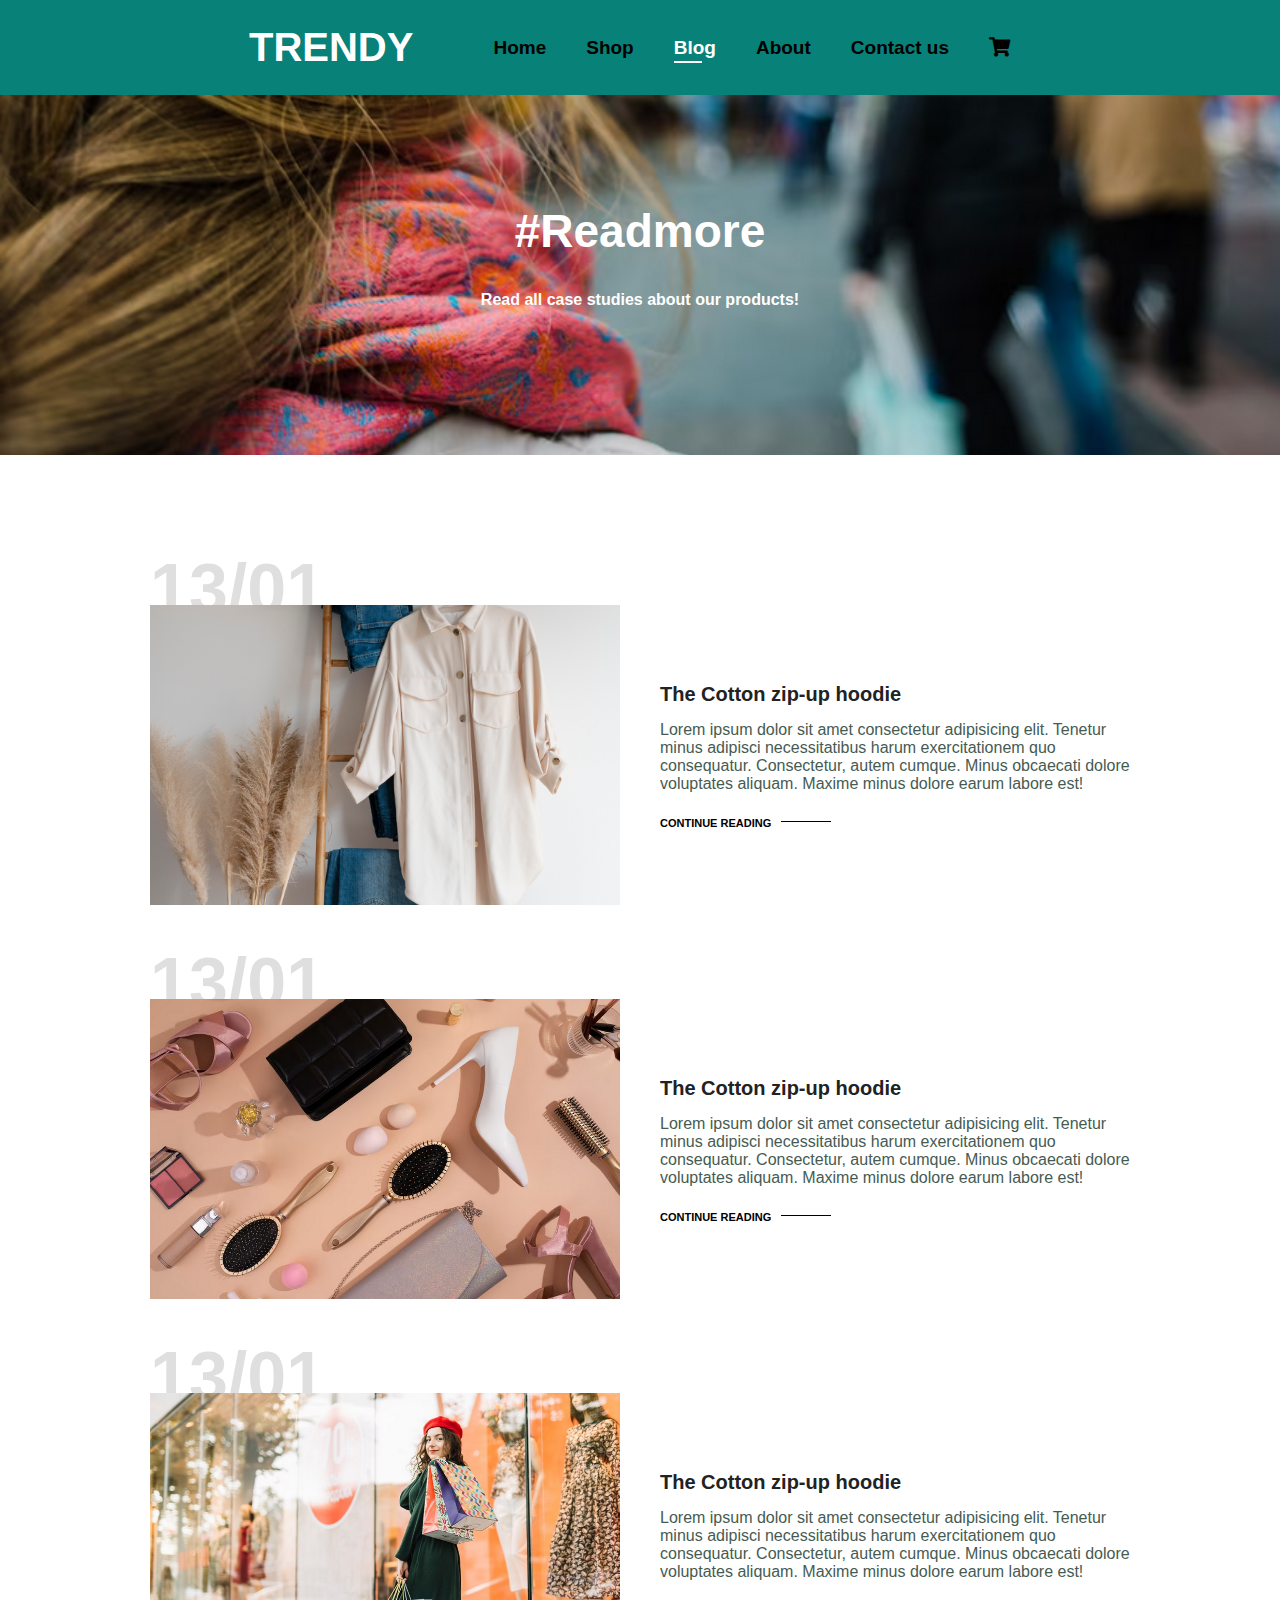
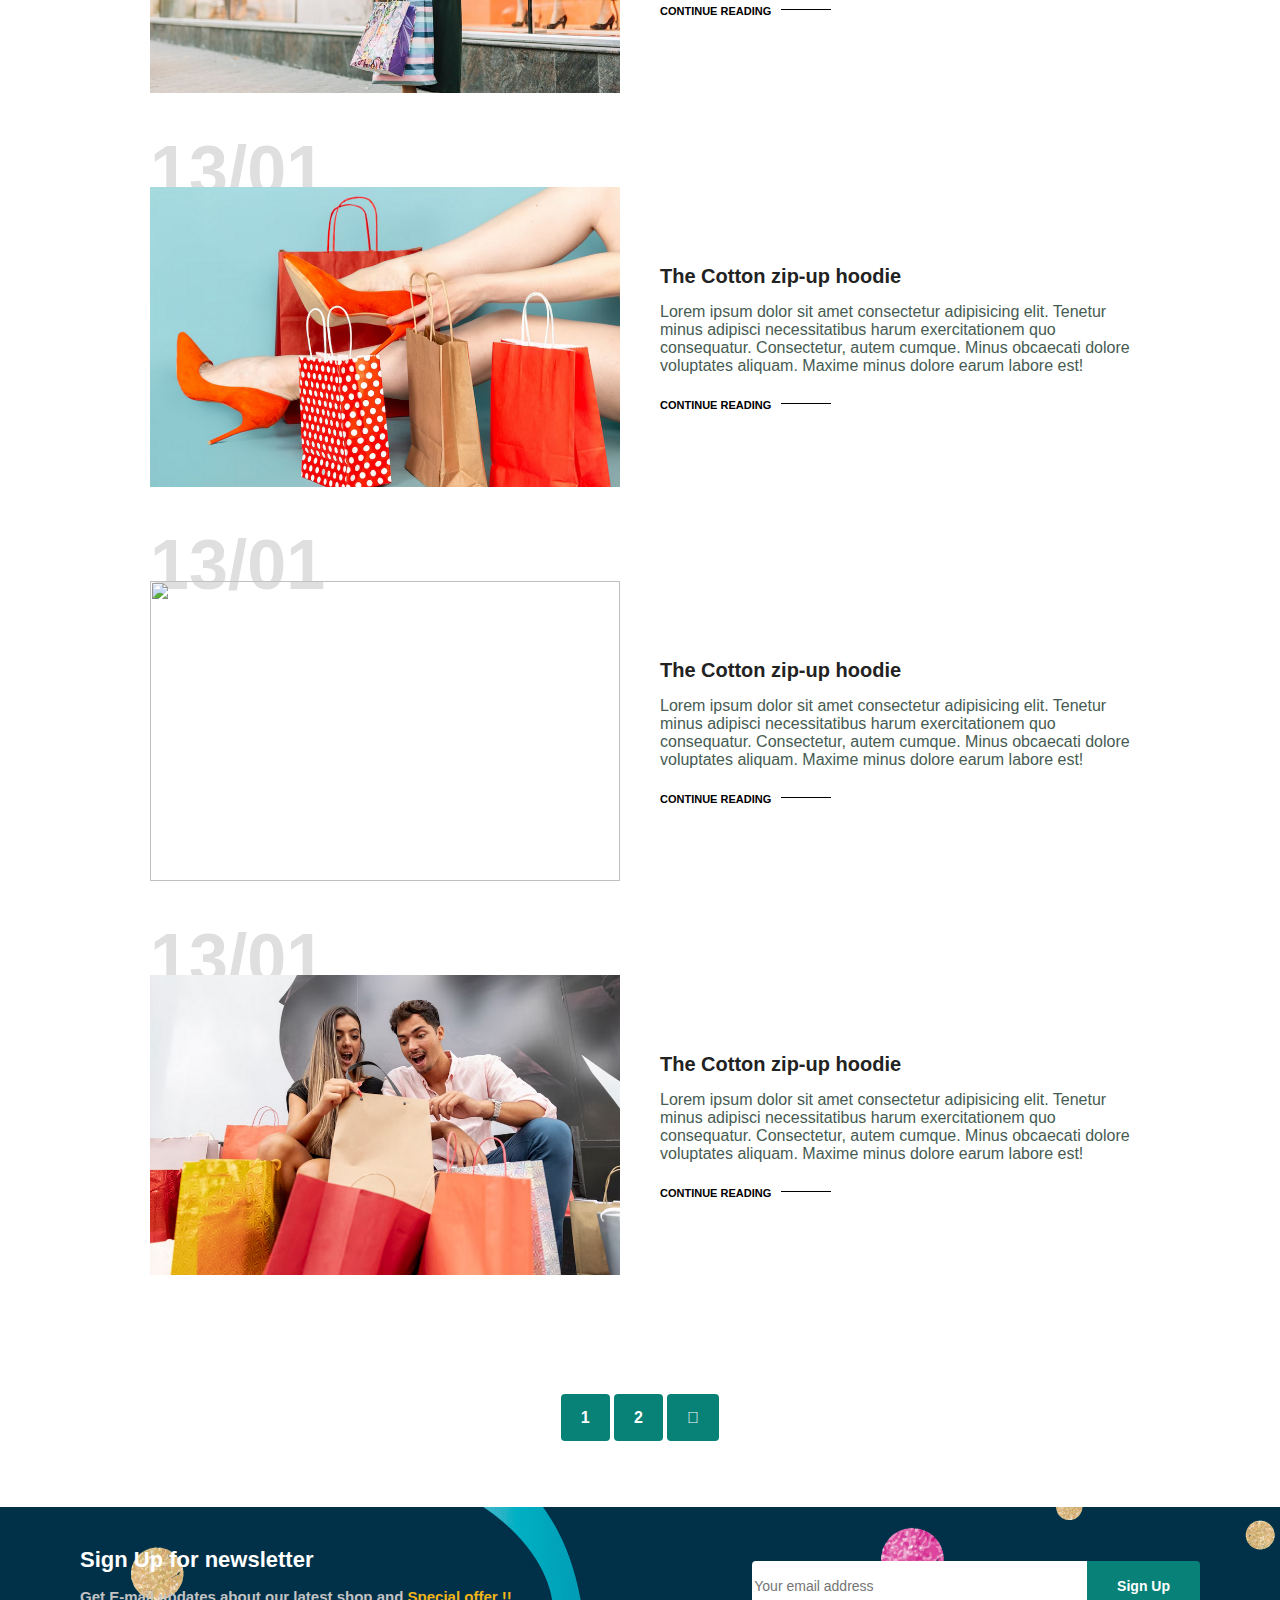
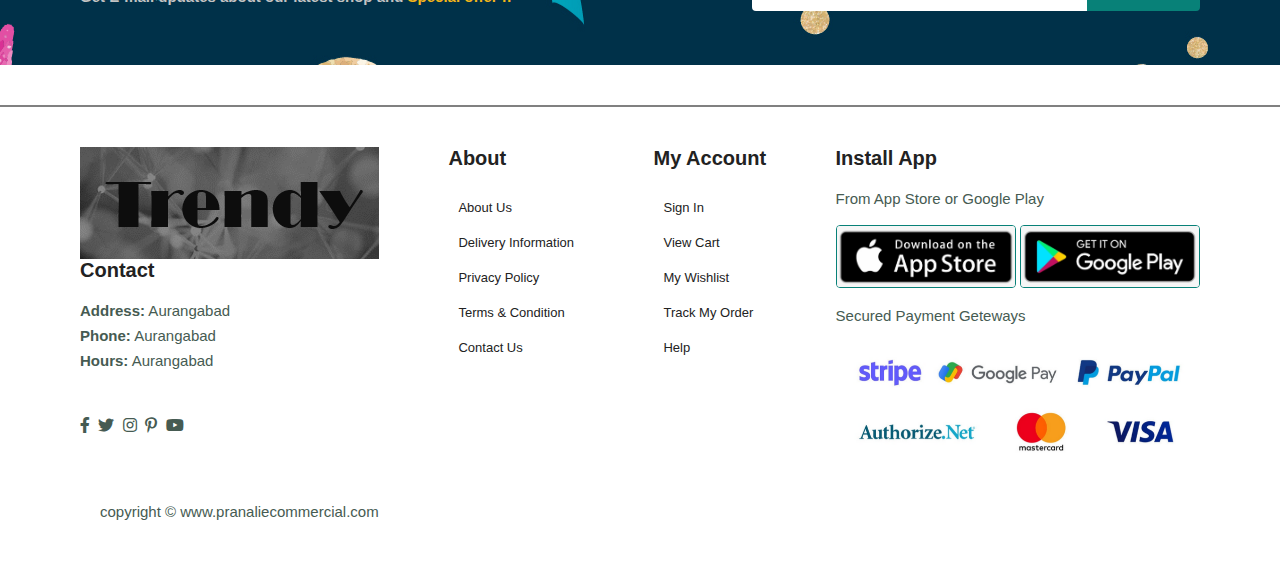
==== blog.html @ fb437fdf "new commit10" ====
<!DOCTYPE html>
<html lang="en">
<head>
    <meta charset="UTF-8">
    <meta name="viewport" content="width=device-width, initial-scale=1.0">
    <title>Ecommercial website</title>
    <link rel="stylesheet" href="https://pro.fontawesome.com/releases/v5.10.0/css/all.css"/>
    <link rel="stylesheet" href="style.css">
</head>
<body>


<section id="header">
    <a href="a"> </a>
        <div>
            <ul id="navbar">
              <a href="#" class="logo"><span>TRENDY</span></a>
              <li><a href="index.html">Home</a></li>
              <li><a href="shop.html">Shop</a></li>
              <li><a class="active" href="blog.html">Blog</a></li>
              <li><a href="about.html">About</a></li>
              <li><a href="contact.html">Contact us</a></li>
              <li><a href=""><i class="fa fa-shopping-cart"></i>
              </a></li>
            </ul>
        </div>
   
</section>


<section id="page-header" class="blog-header">
    <h2>#Readmore<h2>
    <p>Read all case studies about our products!</p>
</section> 


<section id="blog">
    <div class="blog-box">
        <div class="blog-img">
            <img src="blog/b1.jpg" alt="">
        </div>
        <div class="blog-details">
            <h4>The Cotton zip-up hoodie</h4>
            <p>Lorem ipsum dolor sit amet consectetur adipisicing elit. Tenetur minus adipisci necessitatibus harum exercitationem quo consequatur. Consectetur, autem cumque. Minus obcaecati dolore voluptates aliquam. Maxime minus dolore earum labore est!</p>
            <a href="#">CONTINUE READING</a>
        </div>
     <h1>13/01</h1>
    </div>
    <div class="blog-box">
        <div class="blog-img">
            <img src="blog/b2.png" alt="">
        </div>
        <div class="blog-details">
            <h4>The Cotton zip-up hoodie</h4>
            <p>Lorem ipsum dolor sit amet consectetur adipisicing elit. Tenetur minus adipisci necessitatibus harum exercitationem quo consequatur. Consectetur, autem cumque. Minus obcaecati dolore voluptates aliquam. Maxime minus dolore earum labore est!</p>
            <a href="#">CONTINUE READING</a>
        </div>
     <h1>13/01</h1>
    </div>
    <div class="blog-box">
        <div class="blog-img">
            <img src="blog/b3.png" alt="">
        </div>
        <div class="blog-details">
            <h4>The Cotton zip-up hoodie</h4>
            <p>Lorem ipsum dolor sit amet consectetur adipisicing elit. Tenetur minus adipisci necessitatibus harum exercitationem quo consequatur. Consectetur, autem cumque. Minus obcaecati dolore voluptates aliquam. Maxime minus dolore earum labore est!</p>
            <a href="#">CONTINUE READING</a>
        </div>
     <h1>13/01</h1>
    </div>
    <div class="blog-box">
        <div class="blog-img">
            <img src="blog/b4.png" alt="">
        </div>
        <div class="blog-details">
            <h4>The Cotton zip-up hoodie</h4>
            <p>Lorem ipsum dolor sit amet consectetur adipisicing elit. Tenetur minus adipisci necessitatibus harum exercitationem quo consequatur. Consectetur, autem cumque. Minus obcaecati dolore voluptates aliquam. Maxime minus dolore earum labore est!</p>
            <a href="#">CONTINUE READING</a>
        </div>
     <h1>13/01</h1>
    </div>
    <div class="blog-box">
        <div class="blog-img">
            <img src="blog/b5.jpg" alt="">
        </div>
        <div class="blog-details">
            <h4>The Cotton zip-up hoodie</h4>
            <p>Lorem ipsum dolor sit amet consectetur adipisicing elit. Tenetur minus adipisci necessitatibus harum exercitationem quo consequatur. Consectetur, autem cumque. Minus obcaecati dolore voluptates aliquam. Maxime minus dolore earum labore est!</p>
            <a href="#">CONTINUE READING</a>
        </div>
     <h1>13/01</h1>
    </div>
    <div class="blog-box">
        <div class="blog-img">
            <img src="blog/b6.png" alt="">
        </div>
        <div class="blog-details">
            <h4>The Cotton zip-up hoodie</h4>
            <p>Lorem ipsum dolor sit amet consectetur adipisicing elit. Tenetur minus adipisci necessitatibus harum exercitationem quo consequatur. Consectetur, autem cumque. Minus obcaecati dolore voluptates aliquam. Maxime minus dolore earum labore est!</p>
            <a href="#">CONTINUE READING</a>
        </div>
     <h1>13/01</h1>
    </div>
    

</section>


<section id="pagination" class="section-p1">
    <a href="#">1</a>
    <a href="#">2</a>
    <a href="#"><i class="fal fa-long-arrow-alt-right"></i></a>

</section>


<section id="newsletter" class="section-p1 section-m1">
    <div class="newstext">
    <h4>Sign Up for newsletter</h4>
    <p>Get E-mail updates about our latest shop and <span>Special offer !!</span></p>
    </div>
    <div class="form">
        <input type="text" placeholder="Your email address">
        <button class="normal">Sign Up</button>
    </div>

</section>

<hr style="height:2px;border-width:0;color:gray;background-color:gray">

<footer class="section-p1">
    <div class="col">
        <img src="img/logo.png">
        <h4>Contact</h4>
        <p><strong>Address:</strong> Aurangabad</p>
        <p><strong>Phone:</strong> Aurangabad</p>
        <p><strong>Hours:</strong> Aurangabad</p>
   
    <div class="follow">
        <h4 class="icon"> </h4>
        <div>
        <i class="fab fa-facebook-f"></i>
        <i class="fab fa-twitter"></i>
        <i class="fab fa-instagram"></i>
        <i class="fab fa-pinterest-p"></i>
        <i class="fab fa-youtube"></i>
        </div>
    </div>
</div>

<div class="col">
    <h4>About</h4>
    <a href="#">About Us</a>
    <a href="#">Delivery Information</a>
    <a href="#">Privacy Policy</a>
    <a href="#">Terms & Condition</a>
    <a href="#">Contact Us</a>
</div>

<div class="col">
    <h4>My Account</h4>
    <a href="#">Sign In</a>
    <a href="#">View Cart</a>
    <a href="#">My Wishlist</a>
    <a href="#">Track My Order</a>
    <a href="#">Help</a>
</div>

<div class=" col install">
    <h4>Install App</h4>
    <p>From App Store or Google Play</p>
    <div class="row">
        <img class="logo" src="img/g1.png" alt="">
        <img class="logo" src="img/g2.png" alt="">
    </div> 
    <p>Secured Payment Geteways</p>
    <img class="logo1" src="img/g3.png" alt="">
</div>

<div class="copyright">
    <p>copyright &copy; www.pranaliecommercial.com</p>
</div>

</footer>
---- style.css ----
@import url('https://fonts.googleapis.com/css2?family=Chivo+Mono:wght@100&family=Dancing+Script&family=Lora:wght@500&family=Nunito:wght@500&family=Playfair:wght@800&family=Roboto+Slab&family=Rubik+Pixels&display=swap');

*{
    margin: 0;
    padding: 0;
    box-sizing: border-box;
    font-family: 'sparten', sans-serif;
}

h1{
    font-size: 50px;
    line-height: 64px;
    color: #222;
}

h2{
    font-size: 46px;
    line-height: 54px;
    color: #222;
}

h4{
    font-size: 20px;
    color: #222;
}

h6{
    font-weight: 700;
    font-size: 12px;
}

p {
    font-size: 16px;
    color: #465b52;
    margin: 15px 0 20px 0;
}

.section-p1{
    padding: 40px 80px;
}

.section-m1{
    margin: 40px 0;
}

button.normal{
    font-size: 14px;
    font-weight: 600;
    padding: 15px 30px;
    color: black;
    background-color: white;
    border-radius: 4px;
    cursor: pointer;
    border: none;
    outline: none;
    transition: 0.2s;
}

button.normal:hover{
    color: white;
    background-color:rgb(243, 181, 25);
}
button.white{
    font-size: 14px;
    font-weight: 600;
    padding: 11px 18px;
    color: white;
    background-color: transparent;
    cursor: pointer;
    border: 1px solid white;
    outline: none;
    transition: 0.2s;
}
button.white:hover{
    color: black;
    background-color:rgb(243, 181, 25);
}

body{
    width: 100%;
}

/* Header start */
#header{
    display: flex;
    align-items: center;
    justify-content: space-between;
    padding: 25px 250px;
    background-color: #088178;
    box-shadow: 0 5px 15px rgba(0, 0, 0, 0.02);
    position: sticky;
}

#navbar{
    display: flex;
    align-items: center;
    justify-content: center;
}

#navbar li{
    list-style: none;
    padding: 0 20px;
    position: relative;
}
#navbar li a{
    text-decoration: none;
    font-size: 19px;
    font-weight: 600;
    color: black; 
    transition: 0.4s ease;
}

#navbar li a:hover,
#navbar li a.active {
    color: white;
}

#navbar li a.active::after,
#navbar li a:hover::after{
    content: "";
    width: 35%;
    height: 1.5px;
    background-color: white;
    position: absolute;
    bottom: -4px;
    left: 20px;
}

#mobile{
    display: none;
    align-items: center;
}

#header .logo{
    text-decoration: none;
    font-size: 2.5rem;
    font-weight: bolder;
    color: white;
    margin-right: 60px;
    margin-left: -80px;
    transition-duration: 1s;
}
#header .logo:hover{
    font-size: 2.6rem;
    color: black;
    transform: scaleX(0.1);
}

/*Home page*/

#hero{
    background-image: url("img/bgt.jpg");
    height: 100vh;
    width: 100%;
    background-size: cover;
    padding: 0 80px;
    display: flex;
    flex-direction: column;
    align-items: flex-start;
    justify-content: center;
}

#hero h4{
    padding-bottom: 15px;
}
#hero h1{
    color: rgb(252, 252, 34);
}
#hero button{
    background-image: url("img/btn.png");
    background-color: transparent;
    border: 0;
    padding: 14px 80px 14px 65px;
    background-repeat: no-repeat;
    cursor: pointer;
    font-weight: 700;
    font-size: 15px;
}
#hero button:hover{
    color: rgb(252, 252, 34);
}

#hero .video-container video{
    position: absolute;
    top: 0; left: 0;
    z-index: -1;
    height: 100%;
    width: 100%;
    object-fit: cover;
}

#hero .controls{
    padding: 1rem;
    border-radius: 5rem;
    background: rgba(0, 0, 0, 0.02);
    position: relative;
    top: 10rem;
}

#hero .controls .vid-btn{
    height: 1rem;
    width: 1rem;
    display: inline-flex;
    border-radius: 50%;
    background: white;
    cursor: pointer;
    margin: 0.1rem;
    padding-left: 15px;
}
#hero .controls .vid-btn.active{
    background-color: orange ;
}

/* feature section */

#feature .fe-box img{
    height: 100px;
    margin-bottom: 15px; 
    display: block;
    transition-duration: 1s;
 }
 #feature .fe-box img:hover{
    transform: scaleX(0.2);
 }
 #feature{
    display: flex;
    align-items: center;
    justify-content: space-between;
    flex-wrap: wrap;
 }

 #feature .fe-box{
    width: 170px;
    text-align: center;
    padding: 25px 20px;
    box-shadow: 5px 5px 10px rgb(110, 108, 108);
    border: 1px solid rgb(255, 255, 255);
    border-radius: 4px;
    margin: 15px 0;
 }
 #feature .fe-box:hover{
    box-shadow: 10px 10px 25px rgb(110, 108, 108);
 }
 #feature .fe-box h6{
    display: inline-block;
    padding: 9px 8px 7px 6px;
    line-height: 1;
    border-radius: 4px;
    color: black;
    background-color: rgb(245, 125, 145);
 }

 #feature .fe-box:nth-child(2) h6{
    background-color: rgb(122, 203, 238);
 }
 #feature .fe-box:nth-child(3) h6{
    background-color: rgb(235, 165, 249);
 }
 #feature .fe-box:nth-child(4) h6{
    background-color: rgb(142, 240, 97);
 }
 #feature .fe-box:nth-child(5) h6{
    background-color: rgb(235, 152, 100);
 }
 #feature .fe-box:nth-child(6) h6{
    background-color: rgb(246, 255, 81);
 }

 /* section products */

#product1{
    text-align: center;
} 

#product1 .pro-container{
    display: flex;
    justify-content: space-between;
    padding-top: 20px;
    flex-wrap: wrap;
}

#product1 .pro{
    width: 23%;
    min-width: 250px;
    padding: 10px 12px;
    border: 1px solid rgb(216, 216, 216);
    border-radius: 20px;
    cursor: pointer;
    box-shadow: 20px 20px 30px rgba(0, 0, 0, 0.02);
    margin: 15px 0;
    transition: 0.3s ease;
    position: relative;
}

#product1 .pro:hover{
    box-shadow: 20px 20px 30px rgba(0, 0, 0, 0.08);
}

#product1 .pro img{
    width: 100%;
    border-radius: 15px ;
}

#product1 .pro .des{
    text-align: start;
    padding: 10px 0;
}

#product1 .pro .des span{
    color: #606063;
    font-size: 12px;
}

#product1 .pro .des h5{
    padding-top: 7px;
    color: #1a1a1a;
    font-size: 14px;
}

#product1 .pro .des i{
    font-size: 12px;
    color: rgb(243, 181, 25);
}

#product1 .pro .des h4{
    padding-top: 7px;
    font-size: 15px;
    font-weight: 700;
    color: #088178;
}

#product1 .pro .cart{
    width: 40px;
    height: 40px;
    line-height: 40px; 
    border-radius: 50px;
    background-color: #e8f6ea;
    font-weight: 500;
    color: #088178;
    border: 1px solid #cce7d0;
    position: absolute;
    bottom: 20px;
    right: 10px;
}

/* Banner Section */

#banner{
    display: flex;
    flex-direction:column;
    justify-content: center;
    align-items: center;
    text-align: center;
    background-image: url("img/b12.jpg");
    width: 100%;
    height: 65vh;
    background-size: cover;
    background-position: center;
}

#banner h4{
    color: white;
    font-size: 40px;
    margin-top: -50px;
}
#banner h2{
    color: white;
    font-size: 50px;
    padding: 30px 0;  
}
#banner h2 span{
    color: rgb(48, 2, 2);
}

#sm-banner{
    display: flex;
    justify-content: space-between;
    flex-wrap: wrap;
    padding: 50px 30px;
}
#sm-banner .banner-box{
    display: flex;
    flex-direction:column;
    justify-content: center;
    background-image: url("img/b3.jpg");
    align-items: flex-end;
    min-width: 580px;
    height: 60vh;
    background-size: cover;
    background-position: center;
    padding: 30px;
    transition: 2s;
}

#sm-banner .banner-box2{
    background-image: url("img/b4.jpg");
}

#sm-banner h4{
    margin-top: 80px;
    color: rgb(53, 53, 108);
    font-size: 30px;
    font-weight: 600;
    font-family:'Arial Narrow Bold';
}
#sm-banner h2{
    color: rgb(53, 53, 108);
    font-size: 40px;
    font-weight: 800;
    font-family:'Arial Narrow Bold';
 }

 #sm-banner span{
    color: rgb(53, 53, 108);
    font-size: 15px;
    font-weight: 500;
    padding-bottom: 15px;
    font-family:'Arial Narrow Bold';
 }

 #sm-banner .banner-box:hover button{
    color: black;
    background-color:#088176;
    border: 1px solid white;
 }

#banner3{
    display: flex;
    justify-content: space-between;
    flex-wrap: wrap;
    padding: 0 30px;
}

 #banner3 .banner-box{
    display: flex;
    flex-direction:column;
    justify-content: center;
    background-image: url("img/b6.png");
    min-width:32%;
    height: 70vh;
    background-size: cover;
    background-position: center;
    padding: 20px;
    margin-bottom: 20px;
    transition: 2s;
}
#banner3 .banner-box:hover{
    background-image: url("img/b5.png");
}
#banner3 .banner-box2{
    background-image: url(img/b8.png);
    text-align: center;
}
#banner3 .banner-box2:hover{
    background-image: url(img/b7.jpg);
}
#banner3 .banner-box3{
    background-image: url(img/b9.png);
}
#banner3 .banner-box3:hover{
    background-image: url(img/b10.jpg);
}
#banner3 h3{
    color: rgb(53, 53, 108);
    font-weight: 900;
    font-size: 25px;
}
#banner3 h2{
    color: rgb(53, 53, 108);
    font-weight: 800;
    font-size: 20px;
}

#newsletter{
    display: flex;
    justify-content: space-between;
    flex-wrap: wrap;
    align-items: center;
    background-image: url(img/b12.jpg);
    background-repeat: no-repeat;
    background-position: 20% 30%;
    background-color: black;
}

#newsletter h4{
    font-size: 22px;
    font-weight: 700;
    color: #fff;
}

#newsletter p{
    font-size: 15px;
    font-weight: 600;
    color: #c3c3c3;
}

#newsletter span{
    color: rgb(243, 181, 25);
}

#newsletter .form{
    display: flex;
    width: 40%;
}

#newsletter input{
    height: 3.125rem;
    padding: 0 1.25px;
    font-size: 14px;
    width: 100%;
    border: 1px solid transparent;
    border-radius: 4px;
    outline: none;
    border-top-right-radius: 0;
    border-bottom-right-radius: 0;
}

#newsletter button{
    background-color:#088178 ;
    color: white;
    white-space: nowrap;
    border-top-left-radius: 0;
    border-bottom-left-radius: 0;
}

/* Footer Section */

footer{
    display: flex;
    justify-content: space-between;
    flex-wrap: wrap;
}
footer .col{
    display: flex;
    flex-direction: column;
    align-items: flex-start;
    margin-bottom: 20px;
}

footer .logo{
    margin-bottom:30px;
    width: 20vh;
}
footer .logo1{
    width: 40vh;
}


footer h4{
    font-size: 20px;
    padding-bottom: 20px;
}

footer p{
    font-size: 15px;
    margin: 0 0 8px 0;
}

footer a{
    font-size: 13px;
    text-decoration: none;
    color: #222;
    margin: 10px;
}
footer .follow{
    margin-top: 20px;
}

footer .follow i{
    color: #465b52;
    padding-right: 4px;
    cursor: pointer;
}
footer .follow i:hover,
footer a:hover,
footer p:hover{
    color: #1ccee6;
}

footer .install .row img{
    border: 1px solid #088178;
    border-radius: 4px;
}

footer .install img{
    margin: 10px 0 15px 0;
}
footer .copyright{
    padding: 5px 20px;
    text-align: center; 
}      


/* Start Media Query */

@media (max-width: 477px) {
    
}


/* Shop Page */

#page-header{
    background-image: url("blog/ba2.png");
    width: 100%;
    height: 40vh;
    background-size: cover;
    display: flex;
    justify-content: center;
    text-align: center;
    flex-direction: column;
    padding: 14px;
}

#page-header h2,
#page-header p{
    color: white;
}
#pagination{
    text-align: center;
}

#pagination a{
    text-decoration: none;
    background-color: #088176;
    border-radius: 4px;
    padding: 15px 20px;
    color: white;
    font-weight: 600;
}

#pagination a i{
    font-size: 16px;
    font-weight:600;
}

/* Single Product */

#prodetails .single-pro-image{
    width: 35%;
    margin-right: 50px;
}

.small-img-group{
    display: flex;
    justify-content: space-between;
}
.small-img-col{
    flex-basis: 24%;
    cursor: pointer;
}

#prodetails{
    display: flex;
    margin-top: 20px;
}

#prodetails .single-pro-details{
    width: 50%;
    padding-top: 30px;
}

#prodetails .single-pro-details h4{
    padding: 20px 0 15px 0;
    font-size: 30px;
}

#prodetails .single-pro-details h2{
    font-size: 26px;
}

#prodetails .single-pro-details select{
    display: block;
    padding: 5px 10px;
    margin-bottom: 10px;
}

#prodetails .single-pro-details input{
    width: 50px;
    height: 35px;
    padding-left: 10px;
    font-size: 16px;
    margin-right: 10px;
}
#prodetails .single-pro-details input:focus{
    outline: none;
}

#prodetails .single-pro-details button{
    background-color: #088176;
    color: white;
}
#prodetails .single-pro-details span{
    line-height: 25px;
}

/* Blog Page */

#page-header .blog-header{
    background-image: url("blog/ba1.png");
}

#blog{
    padding: 150px 150px 0 150px;
}

#blog .blog-box{
    display: flex;
    align-items: center;
    width: 100%;  
    position: relative; 
    padding-bottom:90px ;
}

#blog .blog-img{
    width: 50%;
    margin-right: 40px;
}

#blog img{
    width: 100%;
    height: 300px;
    object-fit: cover;
}

#blog .blog-details{
    width: 50%;
}

#blog .blog-details a{
    text-decoration: none;
    font-size: 11px;
    color: black;
    font-weight: 700; 
    position: relative;
    transition: .2s;
}

#blog .blog-details a::after{
    content: "";
    width: 50px;
    height: 1px;
    background-color: black;
    position: absolute;
    top: 4px;
    right: -60px;
}

#blog .blog-details a:hover{
    text-decoration: underline;
    color: #28a5be;
}
#blog .blog-details a:hover::after{
    background-color: #088176;
}

#blog .blog-box h1{
    position: absolute;
    top: -48px;
    left: 0;
    font-size: 70px;
    font-weight: 700;
    color: rgb(223, 223, 223);
    z-index: -9;
}

/* About Page */

#page-header .about-header{
    background-image: url(about/ab1.png);
}

#about-head{
    display: flex;
    align-items: center;
}

#about-head img{
    width: 50%;
    height: auto;
}
#about-head div{
    padding-left: 40px;
}

#about-app{
    text-align: center;   
}

#about-app .video{
    width: 70%;
    height: 100%;
    margin: 30px auto 0 auto;
}

#about-app .video video{
    width: 100%;
    height: 100%;
    border-radius: 20px;
}

#contact-details {
    display: flex;
    align-items: center;
    justify-content: space-between;
}

#contact-details .details{
    width: 35%;
}

#contact-details .details span,
#form-details form span{
    font-size: 12px;
}

#contact-details .details h2,
#form-details form h2{
    font-size: 26px;
    line-height: 35px;
    padding: 20px 0;
}

#contact-details .details h3,
#form-details form h2{
    font-size: 16px;
    padding-bottom: 15px;
}

#contact-details .details li{
    list-style: none;
    display: flex;
    padding: 10px 0;
}

#contact-details .details li i{
    font-size: 14px;
    padding-right: 22px;
}
    
#contact-details .details li p{
    margin: 0;
    font-size: 14px;
}

#contact-details .map{
    width: 55%;
    height: 400px;
}

#contact-details .map iframe{
    width: 100%;
    height: 100%;
}

#form-details{
    display: flex;
    justify-content: space-between;
    margin: 30px;
    padding: 80px;
    border: 1px solid #e1e1e1;
}


#form-details form{
    width: 65%;
    display: flex;
    flex-direction: column;
    align-items: flex-start;
}

#form-details form input,
#form-details form textarea{
    width: 100%;
    padding: 12px 15px;
    outline: none;
    margin-bottom: 20px;
    border: 1px solid #e1e1e1;
}

#form-details form button{
    background-color: #088178;
    color: white;
}
#form-details form button:hover{
    background-color: #19988e;
    color: black;
}

#form-details .people div{
    padding-bottom: 25px;
    display: flex;
    align-items: flex-start;
}

#form-details .people div img{
    width: 80px;
    height: 80px;
    object-fit: cover;
    margin-right: 15px;
}

#form-details .people div p{
    margin: 0;
    font-size: 13px;
    line-height: 25px;
}

#form-details .people div p span{
    display: block;
    font-size: 16px;
    font-weight: 600;
    color: #000;
}
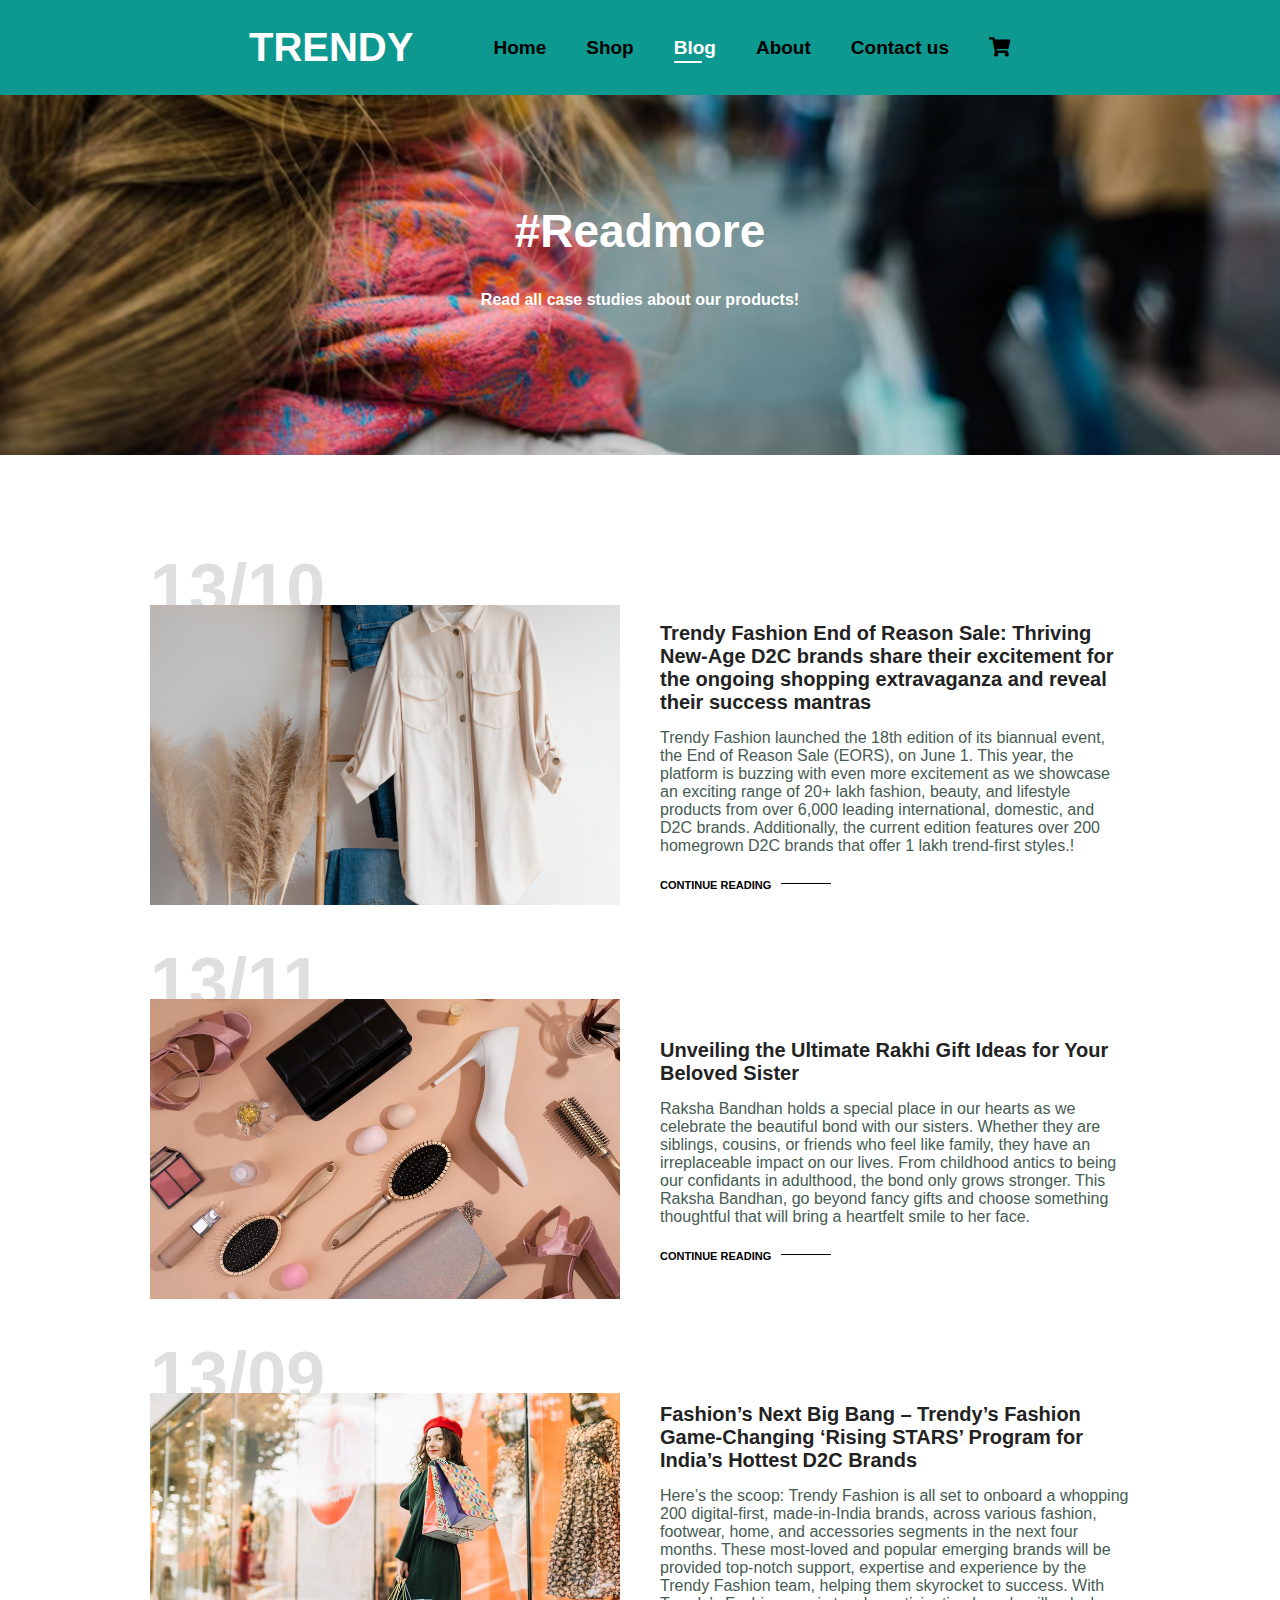
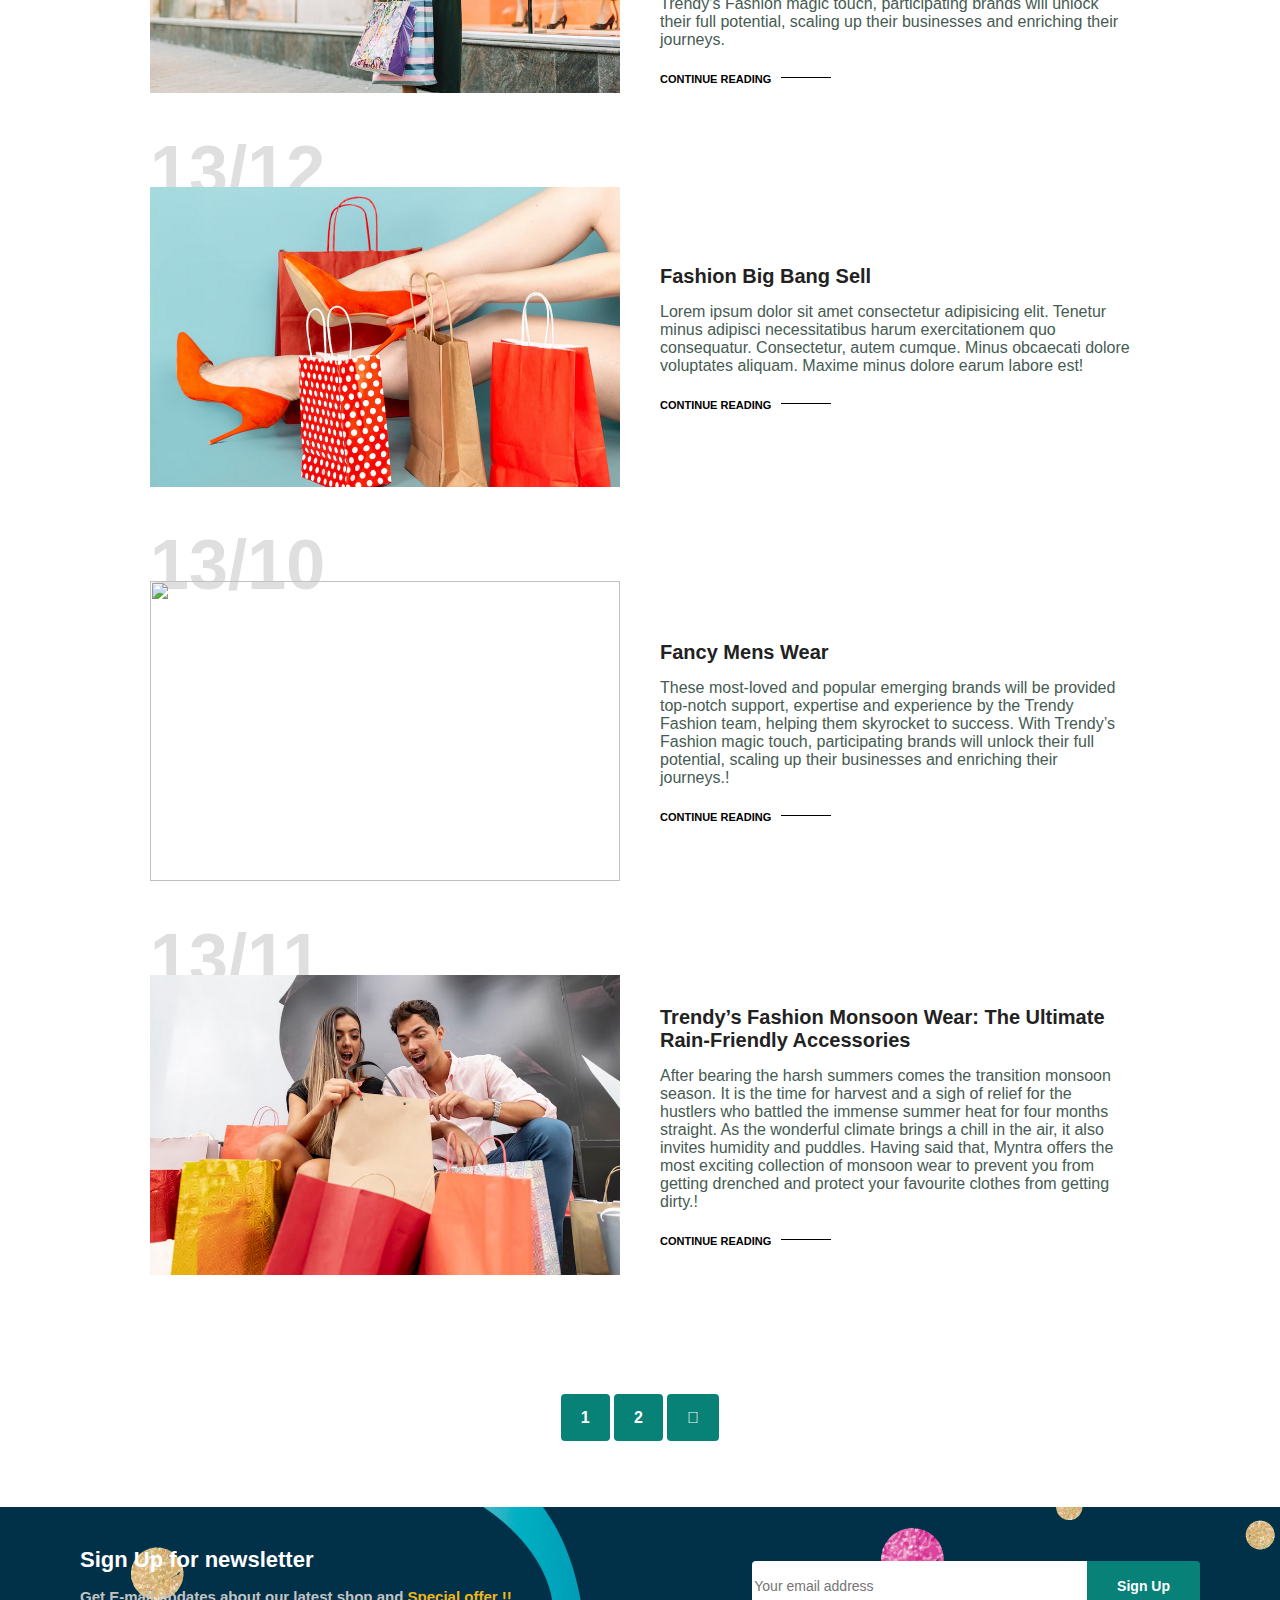
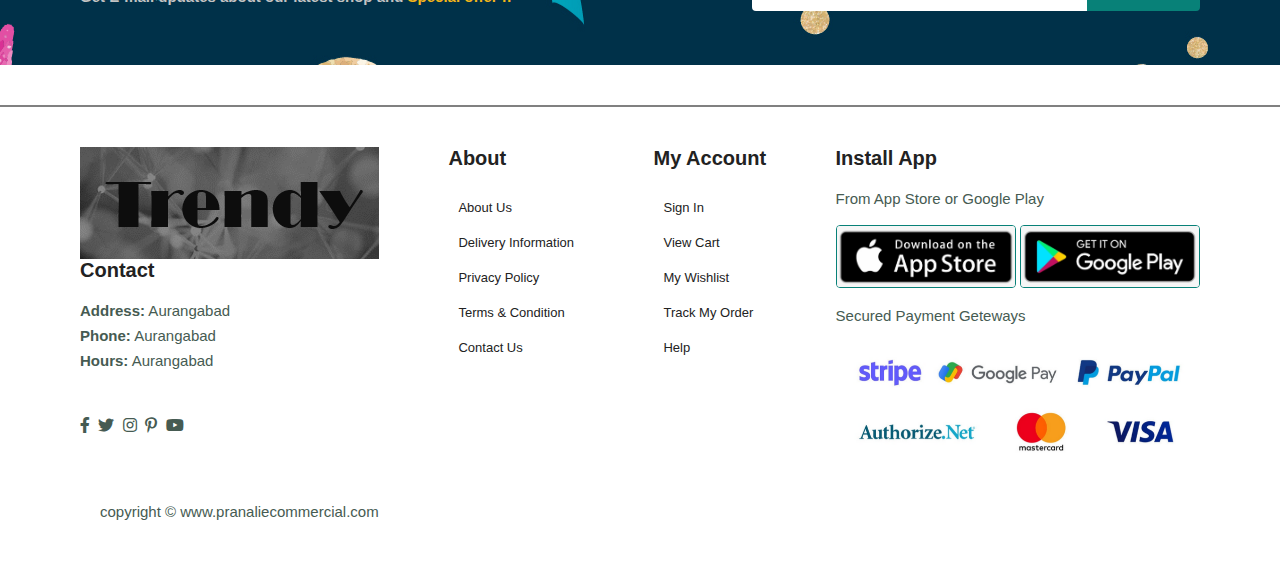
==== commit dff7693b: "newcommit5" ====
--- a/blog.html
+++ b/blog.html
@@ -40,66 +40,66 @@
             <img src="blog/b1.jpg" alt="">
         </div>
         <div class="blog-details">
-            <h4>The Cotton zip-up hoodie</h4>
-            <p>Lorem ipsum dolor sit amet consectetur adipisicing elit. Tenetur minus adipisci necessitatibus harum exercitationem quo consequatur. Consectetur, autem cumque. Minus obcaecati dolore voluptates aliquam. Maxime minus dolore earum labore est!</p>
+            <h4>Trendy Fashion End of Reason Sale: Thriving New-Age D2C brands share their excitement for the ongoing shopping extravaganza and reveal their success mantras</h4>
+            <p>Trendy Fashion launched the 18th edition of its biannual event, the End of Reason Sale (EORS), on June 1. This year, the platform is buzzing with even more excitement as we showcase an exciting range of 20+ lakh fashion, beauty, and lifestyle products from over 6,000 leading international, domestic, and D2C brands. Additionally, the current edition features over 200 homegrown D2C brands that offer 1 lakh trend-first styles.!</p>
             <a href="#">CONTINUE READING</a>
         </div>
-     <h1>13/01</h1>
+     <h1>13/10</h1>
     </div>
     <div class="blog-box">
         <div class="blog-img">
             <img src="blog/b2.png" alt="">
         </div>
         <div class="blog-details">
-            <h4>The Cotton zip-up hoodie</h4>
-            <p>Lorem ipsum dolor sit amet consectetur adipisicing elit. Tenetur minus adipisci necessitatibus harum exercitationem quo consequatur. Consectetur, autem cumque. Minus obcaecati dolore voluptates aliquam. Maxime minus dolore earum labore est!</p>
+            <h4>Unveiling the Ultimate Rakhi Gift Ideas for Your Beloved Sister</h4>
+            <p>Raksha Bandhan holds a special place in our hearts as we celebrate the beautiful bond with our sisters. Whether they are siblings, cousins, or friends who feel like family, they have an irreplaceable impact on our lives. From childhood antics to being our confidants in adulthood, the bond only grows stronger. This Raksha Bandhan, go beyond fancy gifts and choose something thoughtful that will bring a heartfelt smile to her face.</p>
             <a href="#">CONTINUE READING</a>
         </div>
-     <h1>13/01</h1>
+     <h1>13/11</h1>
     </div>
     <div class="blog-box">
         <div class="blog-img">
             <img src="blog/b3.png" alt="">
         </div>
         <div class="blog-details">
-            <h4>The Cotton zip-up hoodie</h4>
-            <p>Lorem ipsum dolor sit amet consectetur adipisicing elit. Tenetur minus adipisci necessitatibus harum exercitationem quo consequatur. Consectetur, autem cumque. Minus obcaecati dolore voluptates aliquam. Maxime minus dolore earum labore est!</p>
+            <h4>Fashion’s Next Big Bang – Trendy’s Fashion Game-Changing ‘Rising STARS’ Program for India’s Hottest D2C Brands</h4>
+            <p>Here’s the scoop: Trendy Fashion is all set to onboard a whopping 200 digital-first, made-in-India brands, across various fashion, footwear, home, and accessories segments in the next four months. These most-loved and popular emerging brands will be provided top-notch support, expertise and experience by the Trendy Fashion team, helping them skyrocket to success. With Trendy’s Fashion magic touch, participating brands will unlock their full potential, scaling up their businesses and enriching their journeys.</p>
             <a href="#">CONTINUE READING</a>
         </div>
-     <h1>13/01</h1>
+     <h1>13/09</h1>
     </div>
     <div class="blog-box">
         <div class="blog-img">
             <img src="blog/b4.png" alt="">
         </div>
         <div class="blog-details">
-            <h4>The Cotton zip-up hoodie</h4>
+            <h4>Fashion Big Bang Sell </h4>
             <p>Lorem ipsum dolor sit amet consectetur adipisicing elit. Tenetur minus adipisci necessitatibus harum exercitationem quo consequatur. Consectetur, autem cumque. Minus obcaecati dolore voluptates aliquam. Maxime minus dolore earum labore est!</p>
             <a href="#">CONTINUE READING</a>
         </div>
-     <h1>13/01</h1>
+     <h1>13/12</h1>
     </div>
     <div class="blog-box">
         <div class="blog-img">
             <img src="blog/b5.jpg" alt="">
         </div>
         <div class="blog-details">
-            <h4>The Cotton zip-up hoodie</h4>
-            <p>Lorem ipsum dolor sit amet consectetur adipisicing elit. Tenetur minus adipisci necessitatibus harum exercitationem quo consequatur. Consectetur, autem cumque. Minus obcaecati dolore voluptates aliquam. Maxime minus dolore earum labore est!</p>
+            <h4>Fancy Mens Wear</h4>
+            <p>These most-loved and popular emerging brands will be provided top-notch support, expertise and experience by the Trendy Fashion team, helping them skyrocket to success. With Trendy’s Fashion magic touch, participating brands will unlock their full potential, scaling up their businesses and enriching their journeys.!</p>
             <a href="#">CONTINUE READING</a>
         </div>
-     <h1>13/01</h1>
+     <h1>13/10</h1>
     </div>
     <div class="blog-box">
         <div class="blog-img">
             <img src="blog/b6.png" alt="">
         </div>
         <div class="blog-details">
-            <h4>The Cotton zip-up hoodie</h4>
-            <p>Lorem ipsum dolor sit amet consectetur adipisicing elit. Tenetur minus adipisci necessitatibus harum exercitationem quo consequatur. Consectetur, autem cumque. Minus obcaecati dolore voluptates aliquam. Maxime minus dolore earum labore est!</p>
+            <h4>Trendy’s Fashion Monsoon Wear: The Ultimate Rain-Friendly Accessories</h4>
+            <p>After bearing the harsh summers comes the transition monsoon season. It is the time for harvest and a sigh of relief for the hustlers who battled the immense summer heat for four months straight. As the wonderful climate brings a chill in the air, it also invites humidity and puddles. Having said that, Myntra offers the most exciting collection of monsoon wear to prevent you from getting drenched and protect your favourite clothes from getting dirty.!</p>
             <a href="#">CONTINUE READING</a>
         </div>
-     <h1>13/01</h1>
+     <h1>13/11</h1>
     </div>
     
 
--- a/style.css
+++ b/style.css
@@ -80,13 +80,13 @@
     width: 100%;
 }
 
-/* Header start */
+/* Header start  rgb(228, 200, 252) rgb(255, 201, 246)*/
 #header{
     display: flex;
     align-items: center;
     justify-content: space-between;
     padding: 25px 250px;
-    background-color: #088178;
+    background-color:#0e9990 ;
     box-shadow: 0 5px 15px rgba(0, 0, 0, 0.02);
     position: sticky;
 }
@@ -149,7 +149,7 @@
 /*Home page*/
 
 #hero{
-    background-image: url("img/bgt.jpg");
+    background-image: url("img/bgt1.jpg");
     height: 100vh;
     width: 100%;
     background-size: cover;
@@ -163,21 +163,25 @@
 #hero h4{
     padding-bottom: 15px;
 }
+
 #hero h1{
-    color: rgb(252, 252, 34);
-}
+    color: rgb(218, 182, 249);
+}
+
+#hero p{
+    font-weight: 700;
+    font-size: 17px;
+}
+
 #hero button{
-    background-image: url("img/btn.png");
-    background-color: transparent;
-    border: 0;
-    padding: 14px 80px 14px 65px;
-    background-repeat: no-repeat;
-    cursor: pointer;
     font-weight: 700;
-    font-size: 15px;
+    background-color: #088178;
+    color: white;
 }
 #hero button:hover{
-    color: rgb(252, 252, 34);
+    background-color: #19988e;
+    color: white;
+    font-size: 16px;
 }
 
 #hero .video-container video{
@@ -884,7 +888,8 @@
 }
 #form-details form button:hover{
     background-color: #19988e;
-    color: black;
+    color: white;
+    font-size: 15px;
 }
 
 #form-details .people div{
@@ -911,4 +916,133 @@
     font-size: 16px;
     font-weight: 600;
     color: #000;
+}
+
+
+/* Cart page */
+
+#cart table{
+    width: 100%;
+    border-collapse: collapse;
+    table-layout: fixed;
+    white-space: nowrap;
+}
+
+#cart table img{
+    width: 70px;
+}
+
+#cart table td:nth-child(1){
+    width: 100px;
+    text-align: center;
+}
+
+#cart table td:nth-child(2){
+    width: 150px;
+    text-align: center;
+}
+
+#cart table td:nth-child(3){
+    width: 150px;
+    text-align: center;
+}
+
+#cart table td:nth-child(4),
+#cart table td:nth-child(5),
+#cart table td:nth-child(6){
+    width: 150px;
+    text-align: center;
+}
+
+#cart table td:nth-child(5) input{
+    width: 70px;
+    padding: 10px 5px 10px 15px;
+}
+
+#cart table thead{
+    border:1px solid #e1e1e1;
+    border-left: none;
+    border-right: none;
+}
+
+#cart table thead td{
+    font-weight: 700;
+    text-decoration: uppercase;
+    font-size: 13px ;
+    padding: 18px 0;
+}
+
+#cart table tbody tr td{
+    padding-top: 15px;
+}
+
+#cart table tbody td{
+    font-size: 13px ;
+}
+
+#cart-add{
+    display: flex;
+    flex-wrap: wrap;
+    justify-content: space-between;
+}
+
+#coupon{
+    width: 50%;
+    margin-bottom: 30px;
+}
+
+#coupon h3,
+#subtotal h3{
+    padding-bottom: 15px;
+}
+
+#coupon input{
+    padding:  12px 20px;
+    outline: none;
+    width: 40%;
+    margin-right: 10px;
+    border: 1px solid #e2e2e2;
+}
+
+#coupon button{
+    background-color: #088178;
+    color: white;
+    padding: 12px 20px;
+}
+
+#coupon button:hover{
+    background-color: #19988e;
+    color: white;
+    font-size: 15px;
+}
+
+#subtotal{
+    width: 50%;
+    margin-bottom: 30px;
+    border: 1px solid #e2e2e2;
+    padding: 50px;
+}
+
+#subtotal table{
+    border-collapse: collapse;
+    width: 100%;
+    margin-bottom: 20px;
+}
+
+#subtotal table td{
+    width: 50%;
+    border: 1px solid #e2e2e2;
+    padding: 20px;
+    font-size: 13px;
+}
+
+#subtotal button{
+    background-color: #088178;
+    color: white;
+}
+
+#subtotal button:hover{
+    background-color: #19988e;
+    color: white;
+    font-size: 15px;
 }